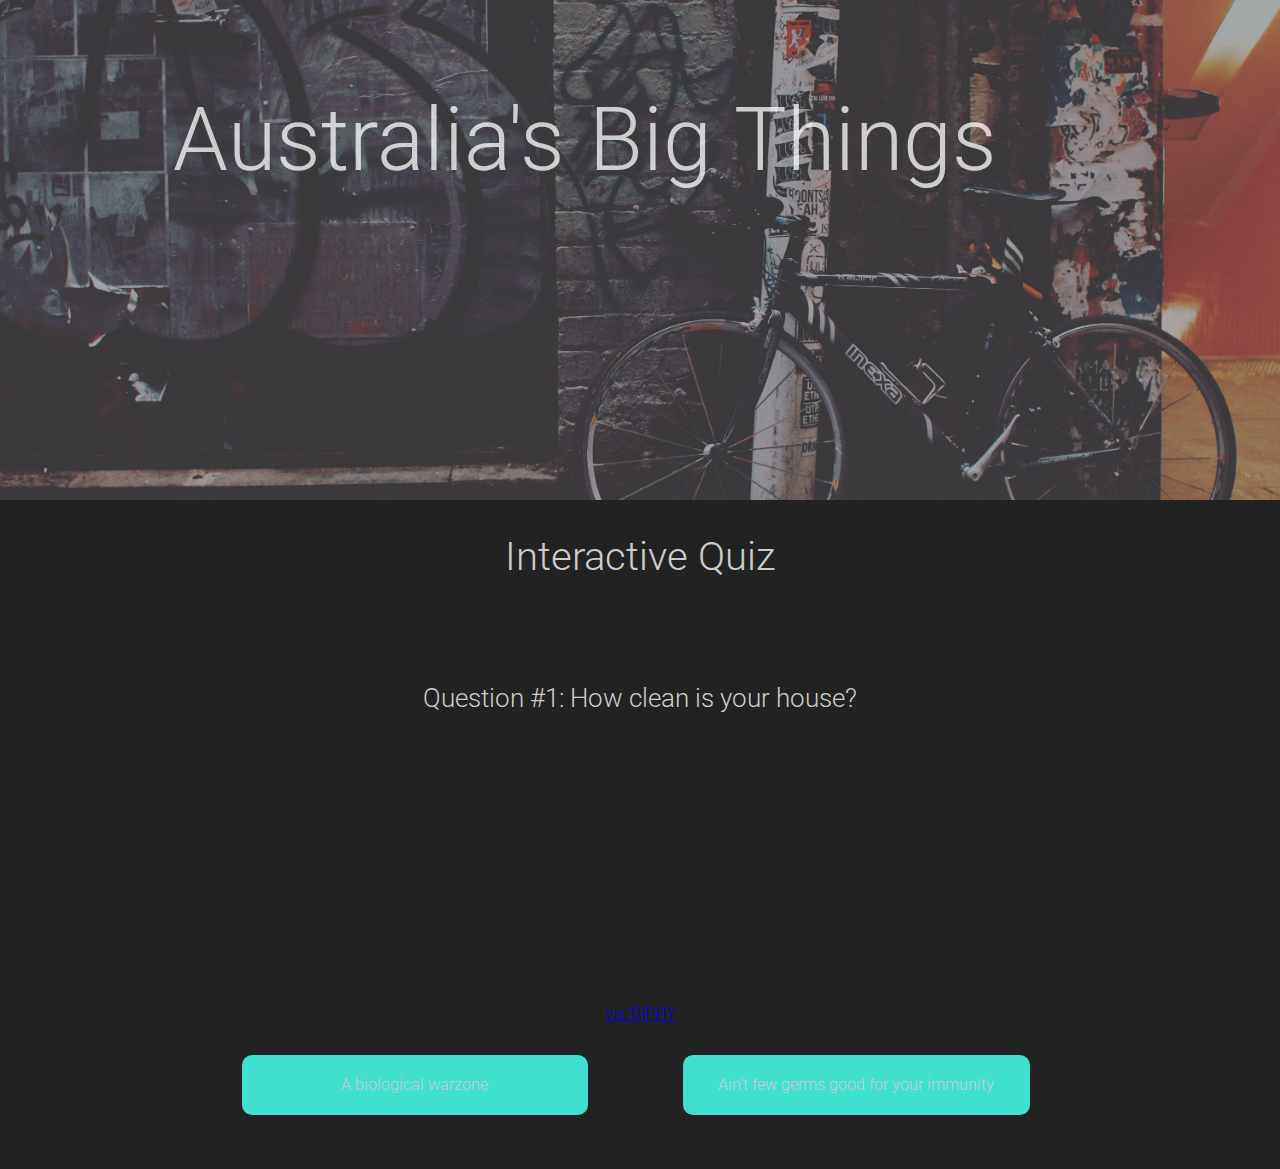
==== quiz.html @ dac1219e "Readme file edited" ====
<!DOCTYPE html>
<html >
<head>
  <meta charset="UTF-8">
  <title>Which Australian Big Thing are you?</title>
      <link rel="stylesheet" href="css/style.css">
	  <link href="https://fonts.googleapis.com/css?family=Roboto:300,400,700" rel="stylesheet">
</head>

<body>
	<div id="mainPageBackground">
		<div id="mainHeading">
			<h1>Australia's Big Things</h1>
		</div>
	</div>
	

	
	<div id="QuizContainer">
  <div id="quizzie">
  <h2>Interactive Quiz</h2>
    <ul class="quiz-step step1 current">
        <li class="question">
            <div class="question-wrap">
                <h3>Question #1: How clean is your house?</h3>
            </div>
        </li>
		<iframe src="https://giphy.com/embed/8Pg7qqNLmWeZi" width="480" height="203" frameBorder="0" class="giphy-embed" allowFullScreen></iframe><p><a href="https://giphy.com/gifs/vacuum-8Pg7qqNLmWeZi">via GIPHY</a></p>
        <li class="quiz-answer low-value" data-quizIndex="2">
            <div class="answer-wrap"> 
                <p class="answer-text">A biological warzone</p>
            </div>
        </li>
        <li class="quiz-answer high-value" data-quizIndex="4">
            <div class="answer-wrap"> 
                <p class="answer-text">Ain't few germs good for your immunity</p>
            </div>
        </li>

    </ul>
	
    <ul class="quiz-step step2">
        <li class="question">
            <div class="question-wrap">
                <p>Question #2: Are you more...</p>
            </div>
        </li>
        <li class="quiz-answer low-value" data-quizIndex="2">
            <div class="answer-wrap"> 
                <p class="answer-text">First Thing</p>
            </div>
        </li>
        <li class="quiz-answer high-value" data-quizIndex="4">
            <div class="answer-wrap">
                <p class="answer-text">Second Thing</p>
            </div>
        </li>
    </ul>
    <ul class="quiz-step step3">
        <li class="question">
            <div class="question-wrap">
                <p>Question #3: Are you more...</p>
            </div>
        </li>
        <li class="quiz-answer low-value" data-quizIndex="2">
            <div class="answer-wrap">
                <p class="answer-text">One Thing</p>
            </div>
        </li>
        <li class="quiz-answer high-value" data-quizIndex="4">
            <div class="answer-wrap">
                <p class="answer-text">Another Thing</p>
            </div>
        </li>
    </ul>
    <ul class="quiz-step step4">
        <li class="question">
            <div class="question-wrap">
                <p>Question #4: Are you more...</p>
            </div>
        </li>
        <li class="quiz-answer low-value" data-quizIndex="2">
            <div class="answer-wrap">
                <p class="answer-text">Thing 1</p>
            </div>
        </li>
        <li class="quiz-answer high-value" data-quizIndex="4">
            <div class="answer-wrap">
                <p class="answer-text">Thing 2</p>
            </div>
        </li>
    </ul>
    <ul id="results">
        <li class="results-inner">
            <p>Your result is:</p>
            <h1></h1>
            <p class="desc"></p>
        </li>
    </ul>
</div>
</div>



  <script src='https://cdnjs.cloudflare.com/ajax/libs/jquery/2.1.3/jquery.min.js'></script>

    <script src="js/index.js"></script>

</body>
</html>
---- css/style.css ----
@import url(https://fonts.googleapis.com/css?family=Satisfy|Pathway+Gothic+One);
/* Defaults */
html, body, #quizzie {
  margin: 0;
  padding: 0;
  width: 100%;
  height: 100%;
  font-family: 'Roboto', sans-serif;
}

* {
  box-sizing: border-box;
}

body {
  background: #677c8a;
  color: #fff;
}
/*
h1 {
  font-family: 'Satisfy', 'cursive';
  font-size: 2.5em;
}

h2, p {
  font-family: 'Pathway Gothic One', 'sans-serif';
  font-size: 2em;
}

h1, h2, p {
  text-align: center;
  display: block;
  width: auto;
  margin: 1%;
}
*/
#mainPageBackground {
    clear: both;
    margin-left: 0;
    width: 100%;
    display: block;
    height: 500px!important;
    background-size: cover;
    position: relative;
    background-position: center center;
    background-image: url(../images/craig-strahorn-215112.jpg);
    background-color: #222;
}

#mainHeading{
		margin-left: auto;
    display: block;
    margin-right: auto;
    overflow: auto;
    max-width: 960px;
	    padding: 0 1%;
}

#mainHeading h1{
    font-size: 5.5em;
    font-family: 'Roboto', sans-serif;
    word-spacing: 3px;
    color: rgba(255, 255, 255, 0.75);
    font-weight: 300;
    margin: 0em;
    padding-top: 1em;
}

#SummaryBackground {
	clear: both;
    margin-left: 0;
    width: 100%;
    display: block;
	padding: 2em 0 2em 0;
	background-color: #ffffff;
}
#SummaryContainer  {
	    margin-left: auto;
    display: block;
    margin-right: auto;
    overflow: auto;
	    max-width: 960px;
		color: #343434;
		padding: 0 1%;
}
#SummaryContainer h2 {
	font-weight: 300;
    font-size: 2.5em;
	    color: #069;
}
#SummaryContainer p {
    font-size: 1.2em;
    line-height: 1.3em;
}
#QuizContainer {
	  clear: both;
    margin-left: 0;
    width: 100%;
    display: block;
    padding: 2em 0 2em 0;
    background-color: #222;
	padding: 0 1%;
}
.buttonDivCategory {
    margin-bottom: 2em;
    padding-top: 2em;
}
.buttonDivCategory a {
	color: #FFF;
}
.buttonDivCategory a:hover {
	color: #FFF;
}
.buttonCategory {
    font-size: 1.5em;
    padding: .6em 3em;
    font-weight: 400;
    text-decoration: none;
    border-radius: 2px;
    -moz-transition: all .5s ease-in-out 0s;
    -o-transition: all .5s ease-in-out 0s;
    -ms-transition: all .5s ease-in-out 0s;
    transition: all .5s ease-in-out 0s;
    background-color: #2196F3;
}
.buttonCategory:hover {
	background-color: #39a1f4;
}

#quizzie {
      margin-left: auto;
    display: block;
    margin-right: auto;
    overflow: auto;
    max-width: 960px;
    color: #ccc;
    font-weight: 300;
	    text-align: center;
  /* Individual Steps/Sections */
  /* Content */
}
#quizzie h2{
    font-weight: 300;
	    font-size: 2.5em;
}
#quizzie h3{
    font-weight: 300;
	    font-size: 1.6em;
}
#quizzie ul {
  list-style: none;
  display: block;
  width: auto;
  margin: 2% 2%;
  padding: 2%;
  overflow: auto;
  display: none;
  /* Step Questions and Answer Options */
}
#quizzie ul.current {
  display: block;
}
#quizzie ul li {
  display: inline-block;
  float: left;
  width: 49%;
  margin-right: 1%;
  overflow: auto;
  text-align: center;
}
#quizzie ul li.quiz-answer {
  cursor: pointer;
}
#quizzie ul li.question, #quizzie ul li.results-inner {
  display: block;
  float: none;
  width: 100%;
  text-align: center;
  margin: 0;
  margin-bottom: 2%;
}
#quizzie ul li.results-inner {
  padding: 5% 2%;
}
#quizzie ul li.results-inner img {
  width: 250px;
}
#quizzie ul li:last-child {
  margin-right: 0;
}
#quizzie .question-wrap, #quizzie .answer-wrap {
  display: block;
  padding: 1%;
  margin: 1em 10%;
  -moz-border-radius: 10px;
  -webkit-border-radius: 10px;
  border-radius: 10px;
}
#quizzie .answer-wrap {
  background: Turquoise;
  -moz-transition: background-color 0.5s ease;
  -o-transition: background-color 0.5s ease;
  -webkit-transition: background-color 0.5s ease;
  transition: background-color 0.5s ease;
}
#quizzie .answer-wrap:hover {
  background: DarkTurquoise;
}
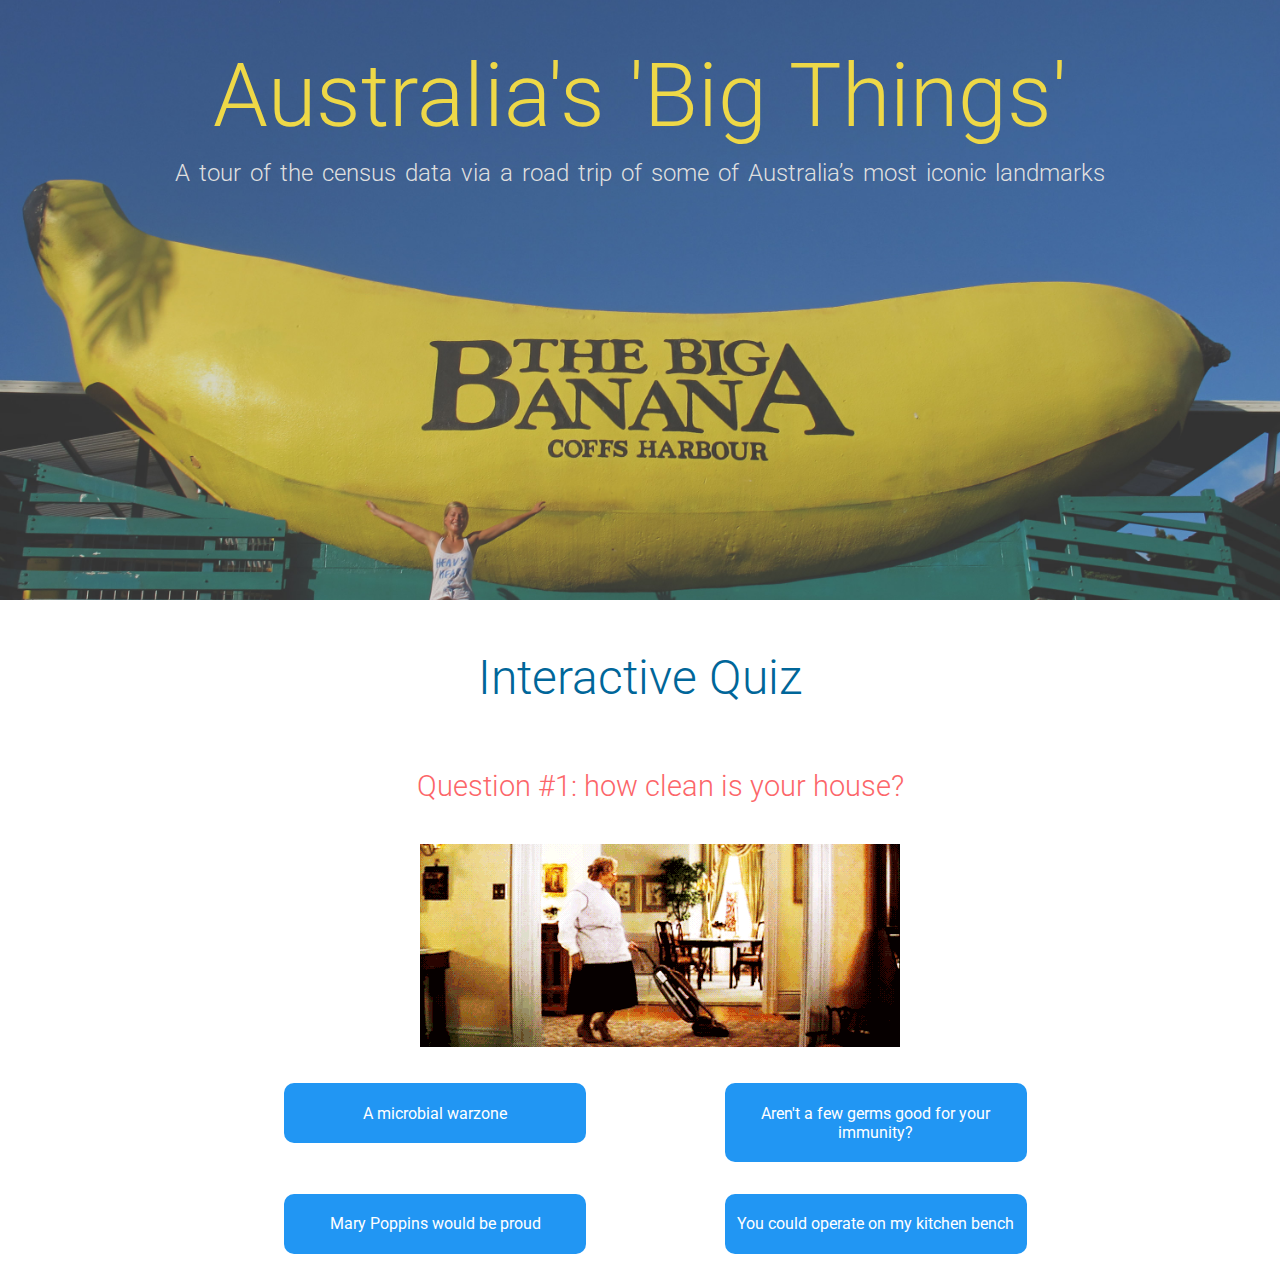
==== commit 071f0170: "Major changes in Index and quiz Page" ====
--- a/quiz.html
+++ b/quiz.html
@@ -10,7 +10,8 @@
 <body>
 	<div id="mainPageBackground">
 		<div id="mainHeading">
-			<h1>Australia's Big Things</h1>
+			<h1>Australia's 'Big Things'</h1>
+			<p>A tour of the census data via a road trip of some of Australia’s most iconic landmarks</p>
 		</div>
 	</div>
 	
@@ -22,18 +23,28 @@
     <ul class="quiz-step step1 current">
         <li class="question">
             <div class="question-wrap">
-                <h3>Question #1: How clean is your house?</h3>
+                <h3>Question #1: how clean is your house?</h3>
             </div>
         </li>
-		<iframe src="https://giphy.com/embed/8Pg7qqNLmWeZi" width="480" height="203" frameBorder="0" class="giphy-embed" allowFullScreen></iframe><p><a href="https://giphy.com/gifs/vacuum-8Pg7qqNLmWeZi">via GIPHY</a></p>
+		<img src="gifs/1.gif" alt="How clean is your house?" >
         <li class="quiz-answer low-value" data-quizIndex="2">
             <div class="answer-wrap"> 
-                <p class="answer-text">A biological warzone</p>
+                <p class="answer-text">A microbial warzone</p>
             </div>
         </li>
         <li class="quiz-answer high-value" data-quizIndex="4">
             <div class="answer-wrap"> 
-                <p class="answer-text">Ain't few germs good for your immunity</p>
+                <p class="answer-text">Aren't a few germs good for your immunity?</p>
+            </div>
+        </li>
+		        <li class="quiz-answer high-value" data-quizIndex="4">
+            <div class="answer-wrap"> 
+                <p class="answer-text">Mary Poppins would be proud</p>
+            </div>
+        </li>
+		        <li class="quiz-answer high-value" data-quizIndex="4">
+            <div class="answer-wrap"> 
+                <p class="answer-text">You could operate on my kitchen bench</p>
             </div>
         </li>
 
@@ -42,58 +53,48 @@
     <ul class="quiz-step step2">
         <li class="question">
             <div class="question-wrap">
-                <p>Question #2: Are you more...</p>
+			<h3>Question #2: How "true blue" is your lingo ?</h3>
             </div>
         </li>
+		<div class="image"><img src="gifs/2.gif" alt="How true blue is your lingo ?" ></div>
         <li class="quiz-answer low-value" data-quizIndex="2">
             <div class="answer-wrap"> 
-                <p class="answer-text">First Thing</p>
+                <p class="answer-text">Ocker as mate !</p>
             </div>
         </li>
         <li class="quiz-answer high-value" data-quizIndex="4">
             <div class="answer-wrap">
-                <p class="answer-text">Second Thing</p>
+                <p class="answer-text">Bloody blodgy !</p>
             </div>
         </li>
     </ul>
     <ul class="quiz-step step3">
         <li class="question">
             <div class="question-wrap">
-                <p>Question #3: Are you more...</p>
+				<h3>Question #3: How best to describe your digs?</h3>
             </div>
         </li>
+		<img src="gifs/3.gif" alt="How best to describe your digs?" >
         <li class="quiz-answer low-value" data-quizIndex="2">
             <div class="answer-wrap">
-                <p class="answer-text">One Thing</p>
+                <p class="answer-text">I live in a shoe box</p>
             </div>
         </li>
         <li class="quiz-answer high-value" data-quizIndex="4">
             <div class="answer-wrap">
-                <p class="answer-text">Another Thing</p>
+                <p class="answer-text">There's enough room to swing a cat or two</p>
             </div>
         </li>
-    </ul>
-    <ul class="quiz-step step4">
-        <li class="question">
-            <div class="question-wrap">
-                <p>Question #4: Are you more...</p>
-            </div>
-        </li>
-        <li class="quiz-answer low-value" data-quizIndex="2">
+		        <li class="quiz-answer high-value" data-quizIndex="4">
             <div class="answer-wrap">
-                <p class="answer-text">Thing 1</p>
-            </div>
-        </li>
-        <li class="quiz-answer high-value" data-quizIndex="4">
-            <div class="answer-wrap">
-                <p class="answer-text">Thing 2</p>
+                <p class="answer-text">My home is a castle</p>
             </div>
         </li>
     </ul>
     <ul id="results">
         <li class="results-inner">
-            <p>Your result is:</p>
-            <h1></h1>
+            <p class='result-p'>Your result is:</p>
+            <h1 class='result-h'></h1>
             <p class="desc"></p>
         </li>
     </ul>
--- a/css/style.css
+++ b/css/style.css
@@ -39,11 +39,11 @@
     margin-left: 0;
     width: 100%;
     display: block;
-    height: 500px!important;
+    height: 600px!important;
     background-size: cover;
     position: relative;
     background-position: center center;
-    background-image: url(../images/craig-strahorn-215112.jpg);
+        background-image: url(../images/big-banana222.jpg);
     background-color: #222;
 }
 
@@ -57,15 +57,25 @@
 }
 
 #mainHeading h1{
-    font-size: 5.5em;
+font-size: 5.5em;
     font-family: 'Roboto', sans-serif;
     word-spacing: 3px;
-    color: rgba(255, 255, 255, 0.75);
+    color: rgb(238, 216, 71);
     font-weight: 300;
     margin: 0em;
-    padding-top: 1em;
-}
-
+    padding-top: .5em;
+    text-align: center;
+}
+#mainHeading p{
+    font-size: 1.5em;
+    font-family: 'Roboto', sans-serif;
+    word-spacing: 3px;
+    color: rgb(223, 223, 223);
+    font-weight: 300;
+    margin: 0em;
+    padding-top: .5em;
+    text-align: center;
+}
 #SummaryBackground {
 	clear: both;
     margin-left: 0;
@@ -88,6 +98,11 @@
     font-size: 2.5em;
 	    color: #069;
 }
+#SummaryContainer h3 {
+	font-weight: 300;
+    font-size: 1.8em;
+	    color: #fc6669;
+}
 #SummaryContainer p {
     font-size: 1.2em;
     line-height: 1.3em;
@@ -100,6 +115,19 @@
     padding: 2em 0 2em 0;
     background-color: #222;
 	padding: 0 1%;
+	    background-color: #fff;
+}
+
+#SummaryContainer img {
+    max-width: 100%;
+    margin: 1em 0;
+}
+.image {
+    width: 720px;
+    text-align: center;
+    vertical-align: middle;
+    display: block;
+    margin: 0 auto;
 }
 .buttonDivCategory {
     margin-bottom: 2em;
@@ -140,19 +168,22 @@
   /* Content */
 }
 #quizzie h2{
-    font-weight: 300;
-	    font-size: 2.5em;
+font-weight: 300;
+    font-size: 3em;
+    color: #069;
+    padding-top: .2em;
 }
 #quizzie h3{
-    font-weight: 300;
-	    font-size: 1.6em;
+font-weight: 300;
+    font-size: 1.8em;
+    color: #fc6669;
+	margin: .5em 0;
 }
 #quizzie ul {
   list-style: none;
   display: block;
   width: auto;
   margin: 2% 2%;
-  padding: 2%;
   overflow: auto;
   display: none;
   /* Step Questions and Answer Options */
@@ -170,6 +201,7 @@
 }
 #quizzie ul li.quiz-answer {
   cursor: pointer;
+      margin-top: 2em;
 }
 #quizzie ul li.question, #quizzie ul li.results-inner {
   display: block;
@@ -183,7 +215,11 @@
   padding: 5% 2%;
 }
 #quizzie ul li.results-inner img {
-  width: 250px;
+  width: 500px;
+    text-align: center;
+    vertical-align: middle;
+    display: block;
+    margin: 1em auto;
 }
 #quizzie ul li:last-child {
   margin-right: 0;
@@ -191,13 +227,15 @@
 #quizzie .question-wrap, #quizzie .answer-wrap {
   display: block;
   padding: 1%;
-  margin: 1em 10%;
+      margin: 0 15%;
   -moz-border-radius: 10px;
   -webkit-border-radius: 10px;
   border-radius: 10px;
 }
 #quizzie .answer-wrap {
-  background: Turquoise;
+      background: #2196F3;
+    color: #fff;
+    font-weight: 400;
   -moz-transition: background-color 0.5s ease;
   -o-transition: background-color 0.5s ease;
   -webkit-transition: background-color 0.5s ease;
@@ -206,3 +244,16 @@
 #quizzie .answer-wrap:hover {
   background: DarkTurquoise;
 }
+
+.result-p {
+	font-size: 1.6em;
+    color: #333;
+}
+h1.result-h {
+	font-size: 2 em;
+    color: #333;
+}
+.desc {
+	font-size: 1.6em;
+    color: #333;
+}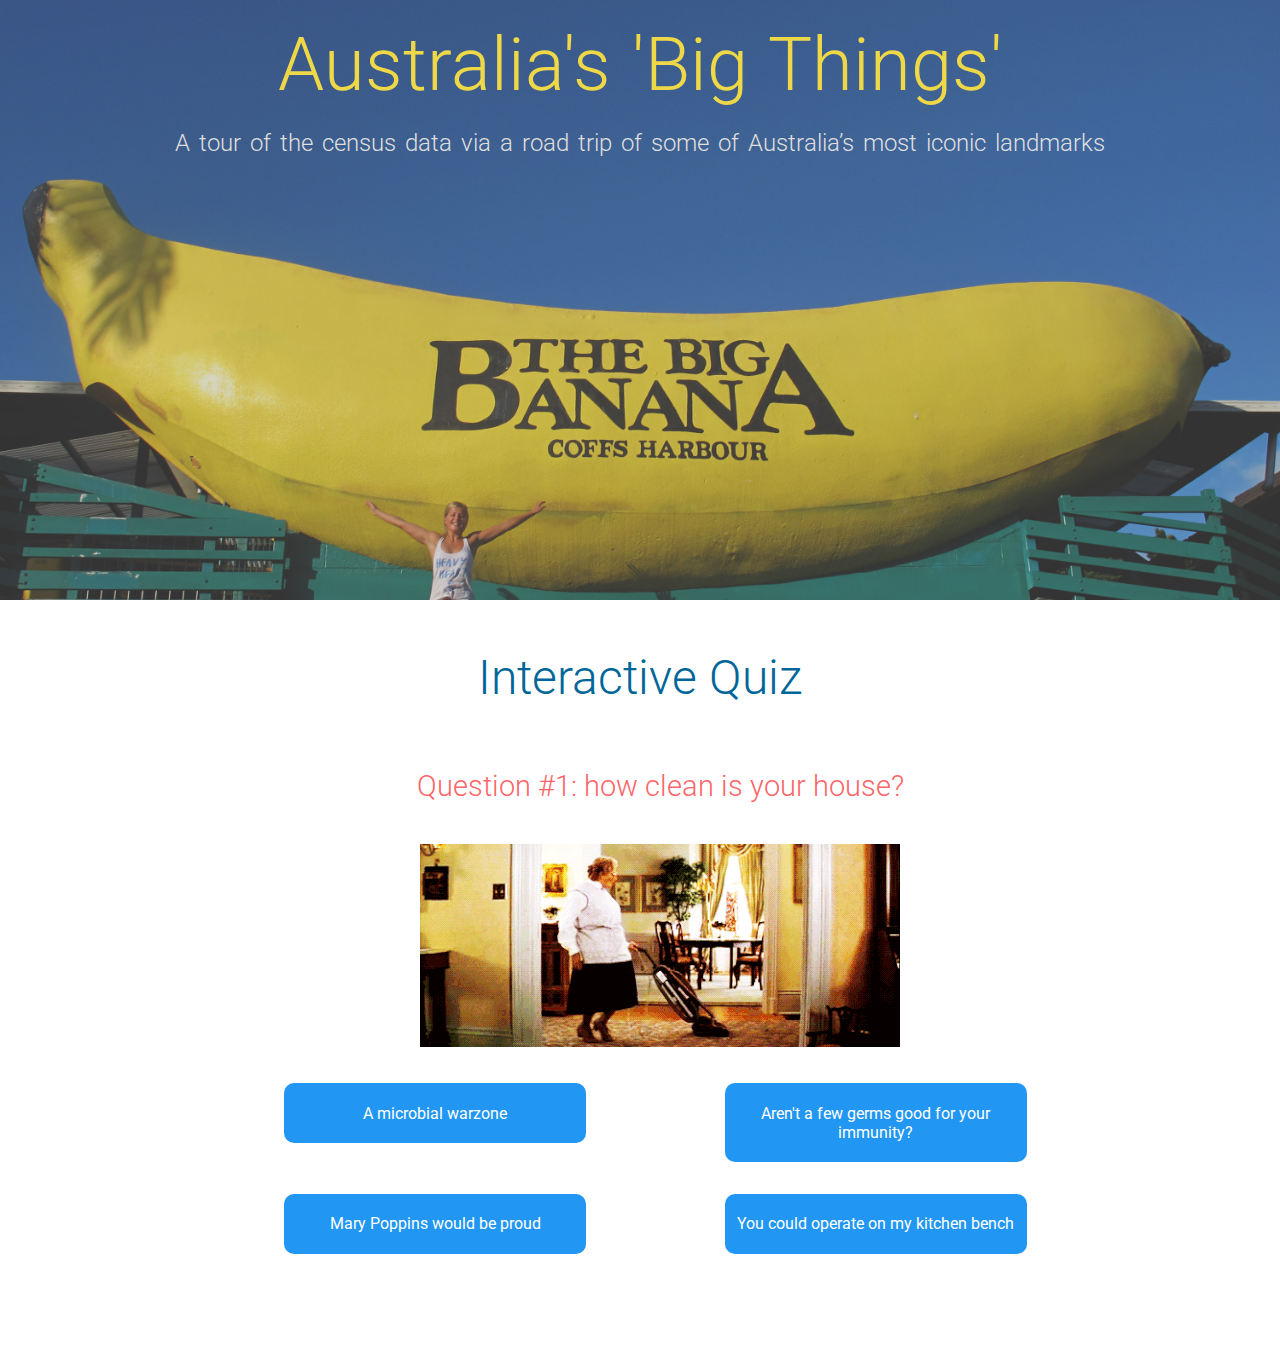
==== commit 0ee3ad60: "Footer added" ====
--- a/quiz.html
+++ b/quiz.html
@@ -10,7 +10,7 @@
 <body>
 	<div id="mainPageBackground">
 		<div id="mainHeading">
-			<h1>Australia's 'Big Things'</h1>
+			<h1><a href="index.html">Australia's 'Big Things'</a></h1>
 			<p>A tour of the census data via a road trip of some of Australia’s most iconic landmarks</p>
 		</div>
 	</div>
--- a/css/style.css
+++ b/css/style.css
@@ -57,7 +57,12 @@
 }
 
 #mainHeading h1{
-font-size: 5.5em;
+
+    text-align: center;
+}
+
+#mainHeading h1 a{
+font-size: 2.3em;
     font-family: 'Roboto', sans-serif;
     word-spacing: 3px;
     color: rgb(238, 216, 71);
@@ -65,7 +70,9 @@
     margin: 0em;
     padding-top: .5em;
     text-align: center;
-}
+	text-decoration: none;
+}
+
 #mainHeading p{
     font-size: 1.5em;
     font-family: 'Roboto', sans-serif;
@@ -73,7 +80,6 @@
     color: rgb(223, 223, 223);
     font-weight: 300;
     margin: 0em;
-    padding-top: .5em;
     text-align: center;
 }
 #SummaryBackground {
@@ -107,6 +113,12 @@
     font-size: 1.2em;
     line-height: 1.3em;
 }
+.reference {
+    text-decoration: none;
+    font-style: italic;
+    color: #26b05b;
+}
+
 #QuizContainer {
 	  clear: both;
     margin-left: 0;
@@ -164,6 +176,7 @@
     color: #ccc;
     font-weight: 300;
 	    text-align: center;
+		padding-bottom: 5em;
   /* Individual Steps/Sections */
   /* Content */
 }
@@ -256,4 +269,61 @@
 .desc {
 	font-size: 1.6em;
     color: #333;
+}
+
+#FooterBackground {
+	
+}
+
+
+
+#FooterBackground {
+    clear: both;
+    margin-left: 0;
+    width: 100%;
+    display: block;
+    background-size: cover;
+    position: relative;
+    background-color: #222;
+	    padding-bottom: 3em;
+}
+
+#FooterHeading{
+		margin-left: auto;
+    display: block;
+    margin-right: auto;
+    overflow: auto;
+	    max-width: 960px;
+}
+
+#FooterHeading h2{
+font-size: 3em;
+    font-family: 'Roboto', sans-serif;
+    word-spacing: 3px;
+    color: rgb(238, 216, 71);
+    font-weight: 300;
+    padding-top: .5em;
+    text-align: center;
+	    margin-top: .5em;
+}
+#FooterHeading p{
+    font-size: 1.2em;
+    font-family: 'Roboto', sans-serif;
+    word-spacing: 3px;
+    color: rgb(174, 174, 174);
+    font-weight: 300;
+    margin: 0em;
+    padding-top: 1em;
+    text-align: center;
+}
+.footerImage {
+
+}
+
+.footerImage img{
+    width: 960px;
+    text-align: center;
+    vertical-align: middle;
+    display: block;
+    margin: 0 auto;
 }